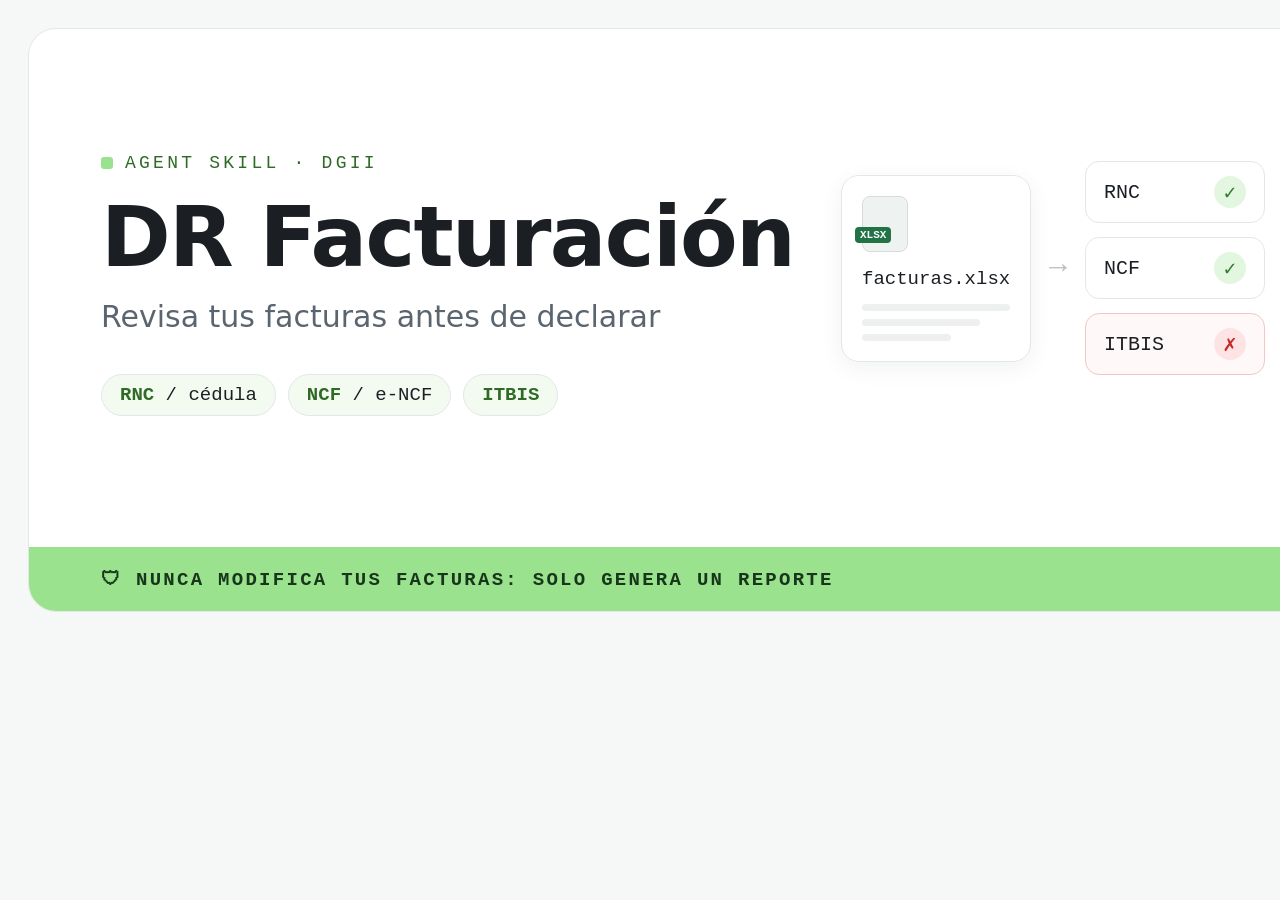
==== docs/banner.html @ 66c11296 "README en español, banner y publicación Co-Authored-By: Claude Opus 5.5 <noreply@anthropic.com>" ====
<!doctype html>
<!-- Source for docs/banner.png (Spanish) and docs/banner.en.png (open with #en).
     Render at 1600x640, e.g. with headless Edge/Chrome:
     msedge --headless --window-size=1600,640 --screenshot=banner.png docs/banner.html -->
<html lang="es">
<head>
<meta charset="utf-8">
<title>DR Facturación banner</title>
<style>
  :root {
    --ink: #1b1f23; --muted: #5b6570; --line: #e3e7ea; --card: #ffffff; --bg: #f6f8f7;
    --accent: #9BE28F; --accent-ink: #2f6b27; --ok: #2e7d32; --err: #c62828; --warn: #ef6c00; --info: #1565c0;
    --mono: "Cascadia Mono", "Cascadia Code", Consolas, "SFMono-Regular", Menlo, monospace;
    --sans: "Segoe UI", "Inter", system-ui, -apple-system, sans-serif;
  }
  * { box-sizing: border-box; margin: 0; padding: 0; }
  html, body { width: 1600px; height: 640px; overflow: hidden; background: var(--bg); }
  body { font-family: var(--sans); color: var(--ink); padding: 28px; }
  .card {
    position: relative; width: 100%; height: 100%; background: var(--card);
    border: 1.5px solid var(--line); border-radius: 28px; overflow: hidden;
    display: grid; grid-template-columns: 790px 1fr; grid-template-rows: 1fr 64px;
  }
  .left { padding: 0 0 8px 72px; display: flex; flex-direction: column; justify-content: center; }
  .label { align-self: flex-start; font-family: var(--mono); font-size: 18px; letter-spacing: .18em; color: var(--accent-ink); display: flex; align-items: center; gap: 12px; }
  .label::before { content: ""; width: 12px; height: 12px; border-radius: 3px; background: var(--accent); }
  h1 { font-size: 84px; font-weight: 750; letter-spacing: -.02em; margin-top: 22px; line-height: 1; }
  .subtitle { font-size: 30px; color: var(--muted); margin-top: 20px; }
  .pills { display: flex; align-self: flex-start; gap: 12px; margin-top: 40px; }
  .pill { font-family: var(--mono); font-size: 19px; padding: 9px 18px; border-radius: 999px; border: 1.5px solid var(--line); background: #f3fbf1; }
  .pill b { color: var(--accent-ink); font-weight: 600; }
  .illustration { position: absolute; right: 40px; bottom: 72px; width: 150px; mix-blend-mode: multiply; }

  .right { display: flex; align-items: center; justify-content: center; gap: 18px; padding: 0 40px 40px 0; }
  .doc {
    width: 190px; border: 1.5px solid var(--line); border-radius: 18px; padding: 20px; background: #fff;
    box-shadow: 0 6px 24px rgba(20, 40, 30, .06);
  }
  .doc .icon { width: 46px; height: 56px; border-radius: 8px; position: relative; background: #eef2f0; border: 1.5px solid #d6dcd8; }
  .doc .icon::after { content: "XLSX"; position: absolute; left: -8px; bottom: 8px; font: 700 11px var(--mono); color: #fff; background: #217346; padding: 2px 5px; border-radius: 4px; }
  .doc .name { font-family: var(--mono); font-size: 19px; margin-top: 16px; }
  .doc .rows { margin-top: 14px; display: grid; gap: 8px; }
  .doc .rows i { display: block; height: 7px; border-radius: 4px; background: #edf0ee; }
  .doc .rows i:nth-child(2) { width: 80%; } .doc .rows i:nth-child(3) { width: 60%; }
  .arrow { font-family: var(--mono); font-size: 30px; color: #b7c0bb; }
  .checks { display: grid; gap: 14px; }
  .check {
    width: 180px; display: flex; align-items: center; justify-content: space-between;
    border: 1.5px solid var(--line); border-radius: 14px; padding: 14px 18px; font-family: var(--mono); font-size: 20px; background: #fff;
  }
  .mark { width: 32px; height: 32px; border-radius: 50%; display: grid; place-items: center; font-weight: 700; font-size: 18px; font-family: var(--sans); }
  .ok .mark { background: #e3f6df; color: var(--ok); }
  .bad { border-color: #f3c7c7; background: #fff8f8; }
  .bad .mark { background: #fde3e3; color: var(--err); }
  .report .icon { background: #f3fbf1; border-color: var(--accent); }
  .legend { margin-top: 14px; display: grid; gap: 7px; font-family: var(--mono); font-size: 14px; color: var(--muted); }
  .legend span { display: flex; align-items: center; gap: 8px; }
  .legend span::before { content: ""; width: 10px; height: 10px; border-radius: 3px; background: var(--c); }

  .strip {
    grid-column: 1 / -1; display: flex; align-items: center; gap: 14px; padding-left: 72px;
    background: var(--accent); font-family: var(--mono); font-size: 19px; letter-spacing: .12em; color: #17361a; font-weight: 600;
  }
</style>
</head>
<body>
<div class="card">
  <section class="left">
    <div class="label">AGENT SKILL · DGII</div>
    <h1>DR Facturación</h1>
    <p class="subtitle" data-es="Revisa tus facturas antes de declarar" data-en="Check your invoices before you file"></p>
    <div class="pills">
      <span class="pill"><b>RNC</b> / cédula</span>
      <span class="pill"><b>NCF</b> / e-NCF</span>
      <span class="pill"><b>ITBIS</b></span>
    </div>
  </section>

  <section class="right">
    <div class="doc">
      <div class="icon"></div>
      <div class="name">facturas.xlsx</div>
      <div class="rows"><i></i><i></i><i></i></div>
    </div>
    <div class="arrow">→</div>
    <div class="checks">
      <div class="check ok">RNC <span class="mark">✓</span></div>
      <div class="check ok">NCF <span class="mark">✓</span></div>
      <div class="check bad">ITBIS <span class="mark">✗</span></div>
    </div>
    <div class="arrow">→</div>
    <div class="doc report">
      <div class="icon"></div>
      <div class="name">reporte.xlsx</div>
      <div class="legend">
        <span style="--c: var(--err)">ERROR</span>
        <span style="--c: var(--warn)">ADVERTENCIA</span>
        <span style="--c: var(--info)">INFO</span>
      </div>
    </div>
  </section>

  <img class="illustration" src="ilustracion.png" alt="">

  <div class="strip" data-es="🛡 NUNCA MODIFICA TUS FACTURAS: SOLO GENERA UN REPORTE"
       data-en="🛡 NEVER MODIFIES YOUR INVOICES: IT ONLY CREATES A REPORT"></div>
</div>
<script>
  const lang = location.hash === "#en" ? "en" : "es";
  document.documentElement.lang = lang;
  document.querySelectorAll("[data-es]").forEach(el => { el.textContent = el.dataset[lang]; });
</script>
</body>
</html>
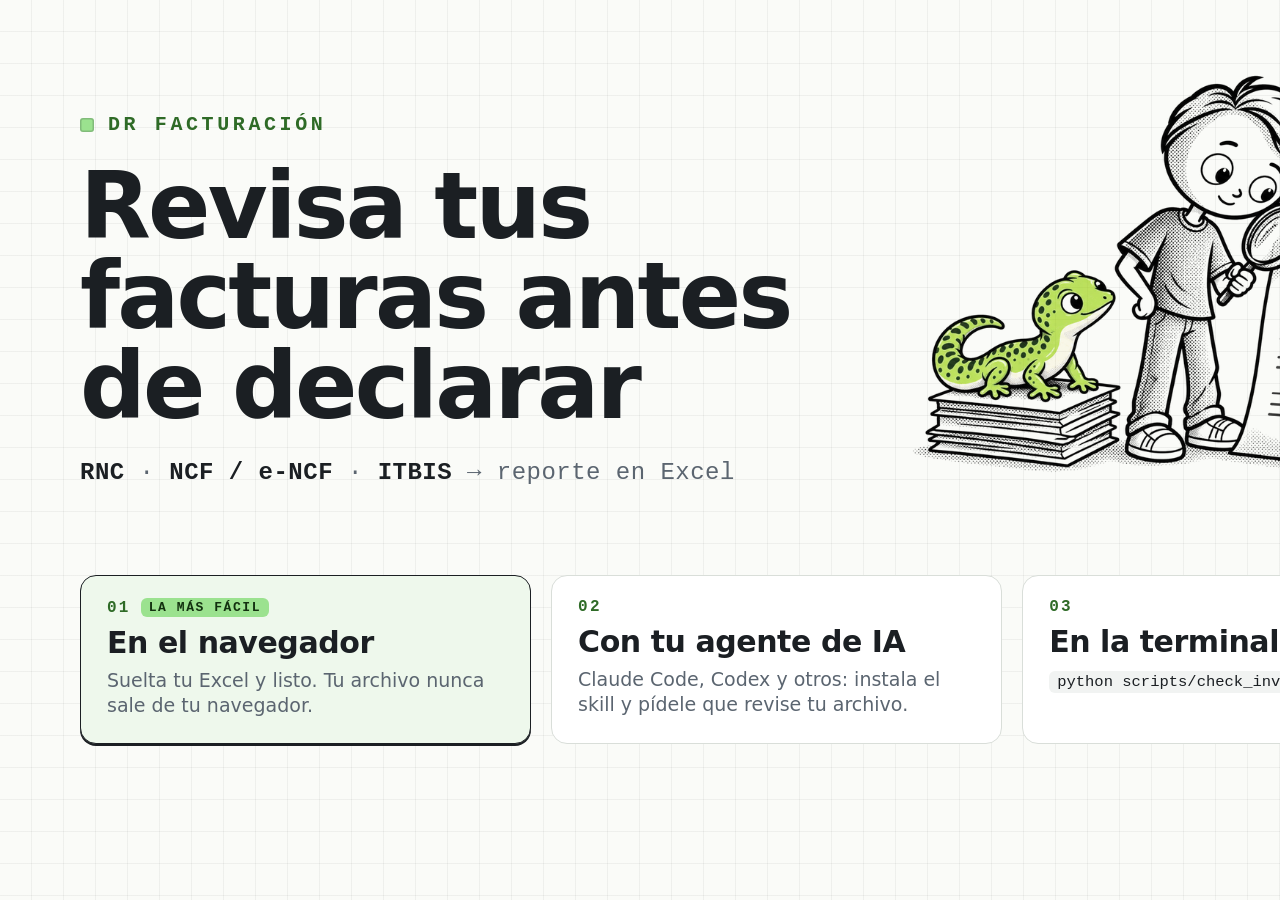
==== commit c4ece740: "Nuevo banner, README con la versión web primero y capturas actualizadas Banner (ES/EN) con la ilustr" ====
--- a/docs/banner.html
+++ b/docs/banner.html
@@ -1,110 +1,69 @@
 <!doctype html>
 <!-- Source for docs/banner.png (Spanish) and docs/banner.en.png (open with #en).
-     Render at 1600x640, e.g. with headless Edge/Chrome:
-     msedge --headless --window-size=1600,640 --screenshot=banner.png docs/banner.html -->
+     Render at 1600x800 with any headless Chromium, e.g.:
+     msedge --headless --window-size=1600,800 --screenshot=banner.png docs/banner.html -->
 <html lang="es">
 <head>
 <meta charset="utf-8">
 <title>DR Facturación banner</title>
 <style>
   :root {
-    --ink: #1b1f23; --muted: #5b6570; --line: #e3e7ea; --card: #ffffff; --bg: #f6f8f7;
-    --accent: #9BE28F; --accent-ink: #2f6b27; --ok: #2e7d32; --err: #c62828; --warn: #ef6c00; --info: #1565c0;
+    --paper: #FAFBF8; --grid: rgba(27, 31, 35, 0.05); --ink: #1B1F23; --muted: #5B6570;
+    --line: #D9DED9; --accent: #9BE28F; --accent-soft: #EEF8EC; --accent-ink: #2F6B27;
     --mono: "Cascadia Mono", "Cascadia Code", Consolas, "SFMono-Regular", Menlo, monospace;
-    --sans: "Segoe UI", "Inter", system-ui, -apple-system, sans-serif;
+    --sans: "Segoe UI", system-ui, -apple-system, sans-serif;
   }
   * { box-sizing: border-box; margin: 0; padding: 0; }
-  html, body { width: 1600px; height: 640px; overflow: hidden; background: var(--bg); }
-  body { font-family: var(--sans); color: var(--ink); padding: 28px; }
-  .card {
-    position: relative; width: 100%; height: 100%; background: var(--card);
-    border: 1.5px solid var(--line); border-radius: 28px; overflow: hidden;
-    display: grid; grid-template-columns: 790px 1fr; grid-template-rows: 1fr 64px;
+  html, body { width: 1600px; height: 800px; overflow: hidden; }
+  body {
+    font-family: var(--sans); color: var(--ink); background-color: var(--paper);
+    background-image: linear-gradient(var(--grid) 1px, transparent 1px), linear-gradient(90deg, var(--grid) 1px, transparent 1px);
+    background-size: 32px 32px; background-position: -1px -1px;
+    padding: 64px 80px 56px; display: grid; grid-template-rows: 1fr auto; gap: 40px;
   }
-  .left { padding: 0 0 8px 72px; display: flex; flex-direction: column; justify-content: center; }
-  .label { align-self: flex-start; font-family: var(--mono); font-size: 18px; letter-spacing: .18em; color: var(--accent-ink); display: flex; align-items: center; gap: 12px; }
-  .label::before { content: ""; width: 12px; height: 12px; border-radius: 3px; background: var(--accent); }
-  h1 { font-size: 84px; font-weight: 750; letter-spacing: -.02em; margin-top: 22px; line-height: 1; }
-  .subtitle { font-size: 30px; color: var(--muted); margin-top: 20px; }
-  .pills { display: flex; align-self: flex-start; gap: 12px; margin-top: 40px; }
-  .pill { font-family: var(--mono); font-size: 19px; padding: 9px 18px; border-radius: 999px; border: 1.5px solid var(--line); background: #f3fbf1; }
-  .pill b { color: var(--accent-ink); font-weight: 600; }
-  .illustration { position: absolute; right: 40px; bottom: 72px; width: 150px; mix-blend-mode: multiply; }
-
-  .right { display: flex; align-items: center; justify-content: center; gap: 18px; padding: 0 40px 40px 0; }
-  .doc {
-    width: 190px; border: 1.5px solid var(--line); border-radius: 18px; padding: 20px; background: #fff;
-    box-shadow: 0 6px 24px rgba(20, 40, 30, .06);
-  }
-  .doc .icon { width: 46px; height: 56px; border-radius: 8px; position: relative; background: #eef2f0; border: 1.5px solid #d6dcd8; }
-  .doc .icon::after { content: "XLSX"; position: absolute; left: -8px; bottom: 8px; font: 700 11px var(--mono); color: #fff; background: #217346; padding: 2px 5px; border-radius: 4px; }
-  .doc .name { font-family: var(--mono); font-size: 19px; margin-top: 16px; }
-  .doc .rows { margin-top: 14px; display: grid; gap: 8px; }
-  .doc .rows i { display: block; height: 7px; border-radius: 4px; background: #edf0ee; }
-  .doc .rows i:nth-child(2) { width: 80%; } .doc .rows i:nth-child(3) { width: 60%; }
-  .arrow { font-family: var(--mono); font-size: 30px; color: #b7c0bb; }
-  .checks { display: grid; gap: 14px; }
-  .check {
-    width: 180px; display: flex; align-items: center; justify-content: space-between;
-    border: 1.5px solid var(--line); border-radius: 14px; padding: 14px 18px; font-family: var(--mono); font-size: 20px; background: #fff;
-  }
-  .mark { width: 32px; height: 32px; border-radius: 50%; display: grid; place-items: center; font-weight: 700; font-size: 18px; font-family: var(--sans); }
-  .ok .mark { background: #e3f6df; color: var(--ok); }
-  .bad { border-color: #f3c7c7; background: #fff8f8; }
-  .bad .mark { background: #fde3e3; color: var(--err); }
-  .report .icon { background: #f3fbf1; border-color: var(--accent); }
-  .legend { margin-top: 14px; display: grid; gap: 7px; font-family: var(--mono); font-size: 14px; color: var(--muted); }
-  .legend span { display: flex; align-items: center; gap: 8px; }
-  .legend span::before { content: ""; width: 10px; height: 10px; border-radius: 3px; background: var(--c); }
-
-  .strip {
-    grid-column: 1 / -1; display: flex; align-items: center; gap: 14px; padding-left: 72px;
-    background: var(--accent); font-family: var(--mono); font-size: 19px; letter-spacing: .12em; color: #17361a; font-weight: 600;
-  }
+  .top { display: grid; grid-template-columns: 1fr 660px; align-items: center; gap: 40px; }
+  .label { font: 600 20px var(--mono); letter-spacing: .18em; color: var(--accent-ink); display: flex; align-items: center; gap: 14px; }
+  .label::before { content: ""; width: 14px; height: 14px; border-radius: 3px; background: var(--accent); box-shadow: inset 0 0 0 1.5px rgba(27, 31, 35, .2); }
+  h1 { font-size: 92px; line-height: .98; letter-spacing: -.03em; font-weight: 760; margin-top: 26px; max-width: 12ch; }
+  .sub { margin-top: 26px; font: 500 24px var(--mono); color: var(--muted); letter-spacing: .02em; }
+  .sub b { color: var(--ink); font-weight: 600; }
+  .art { width: 660px; height: auto; margin: -40px -20px 0 0; }
+  .ways { display: grid; grid-template-columns: repeat(3, 1fr); gap: 20px; }
+  .way { background: #fff; border: 1.5px solid var(--line); border-radius: 16px; padding: 22px 26px 24px; }
+  .way.first { border-color: var(--ink); box-shadow: 0 2px 0 var(--ink); background: var(--accent-soft); }
+  .n { font: 600 16px var(--mono); letter-spacing: .14em; color: var(--accent-ink); }
+  .way h2 { font-size: 30px; letter-spacing: -.015em; margin-top: 8px; font-weight: 700; }
+  .way p { margin-top: 8px; font-size: 19px; color: var(--muted); line-height: 1.35; }
+  .way code { white-space: nowrap; font: 500 15.5px var(--mono); color: var(--ink); background: #F1F3F2; border-radius: 6px; padding: 2px 8px; }
+  .first .tag { display: inline-block; margin-left: 10px; font: 600 13px var(--mono); letter-spacing: .12em; background: var(--accent); color: #12300F; padding: 3px 8px; border-radius: 6px; vertical-align: 1px; line-height: 1; }
 </style>
 </head>
 <body>
-<div class="card">
-  <section class="left">
-    <div class="label">AGENT SKILL · DGII</div>
-    <h1>DR Facturación</h1>
-    <p class="subtitle" data-es="Revisa tus facturas antes de declarar" data-en="Check your invoices before you file"></p>
-    <div class="pills">
-      <span class="pill"><b>RNC</b> / cédula</span>
-      <span class="pill"><b>NCF</b> / e-NCF</span>
-      <span class="pill"><b>ITBIS</b></span>
+  <div class="top">
+    <div>
+      <div class="label">DR FACTURACIÓN</div>
+      <h1 data-es="Revisa tus facturas antes de declarar" data-en="Check your invoices before you file"></h1>
+      <p class="sub"><b>RNC</b> · <b>NCF / e-NCF</b> · <b>ITBIS</b> <span data-es="→ reporte en Excel" data-en="→ Excel report"></span></p>
     </div>
-  </section>
-
-  <section class="right">
-    <div class="doc">
-      <div class="icon"></div>
-      <div class="name">facturas.xlsx</div>
-      <div class="rows"><i></i><i></i><i></i></div>
+    <img class="art" src="app/ilustracion.webp" alt="">
+  </div>
+  <div class="ways">
+    <div class="way first">
+      <div class="n">01<span class="tag" data-es="LA MÁS FÁCIL" data-en="EASIEST"></span></div>
+      <h2 data-es="En el navegador" data-en="In your browser"></h2>
+      <p data-es="Suelta tu Excel y listo. Tu archivo nunca sale de tu navegador." data-en="Drop your Excel file. It never leaves your browser."></p>
     </div>
-    <div class="arrow">→</div>
-    <div class="checks">
-      <div class="check ok">RNC <span class="mark">✓</span></div>
-      <div class="check ok">NCF <span class="mark">✓</span></div>
-      <div class="check bad">ITBIS <span class="mark">✗</span></div>
+    <div class="way">
+      <div class="n">02</div>
+      <h2 data-es="Con tu agente de IA" data-en="With your AI agent"></h2>
+      <p data-es="Claude Code, Codex y otros: instala el skill y pídele que revise tu archivo." data-en="Claude Code, Codex and others: install the skill and ask it to check your file."></p>
     </div>
-    <div class="arrow">→</div>
-    <div class="doc report">
-      <div class="icon"></div>
-      <div class="name">reporte.xlsx</div>
-      <div class="legend">
-        <span style="--c: var(--err)">ERROR</span>
-        <span style="--c: var(--warn)">ADVERTENCIA</span>
-        <span style="--c: var(--info)">INFO</span>
-      </div>
+    <div class="way">
+      <div class="n">03</div>
+      <h2 data-es="En la terminal" data-en="In the terminal"></h2>
+      <p><code>python scripts/check_invoices.py facturas.xlsx</code></p>
     </div>
-  </section>
-
-  <img class="illustration" src="ilustracion.png" alt="">
-
-  <div class="strip" data-es="🛡 NUNCA MODIFICA TUS FACTURAS: SOLO GENERA UN REPORTE"
-       data-en="🛡 NEVER MODIFIES YOUR INVOICES: IT ONLY CREATES A REPORT"></div>
-</div>
+  </div>
 <script>
   const lang = location.hash === "#en" ? "en" : "es";
   document.documentElement.lang = lang;
